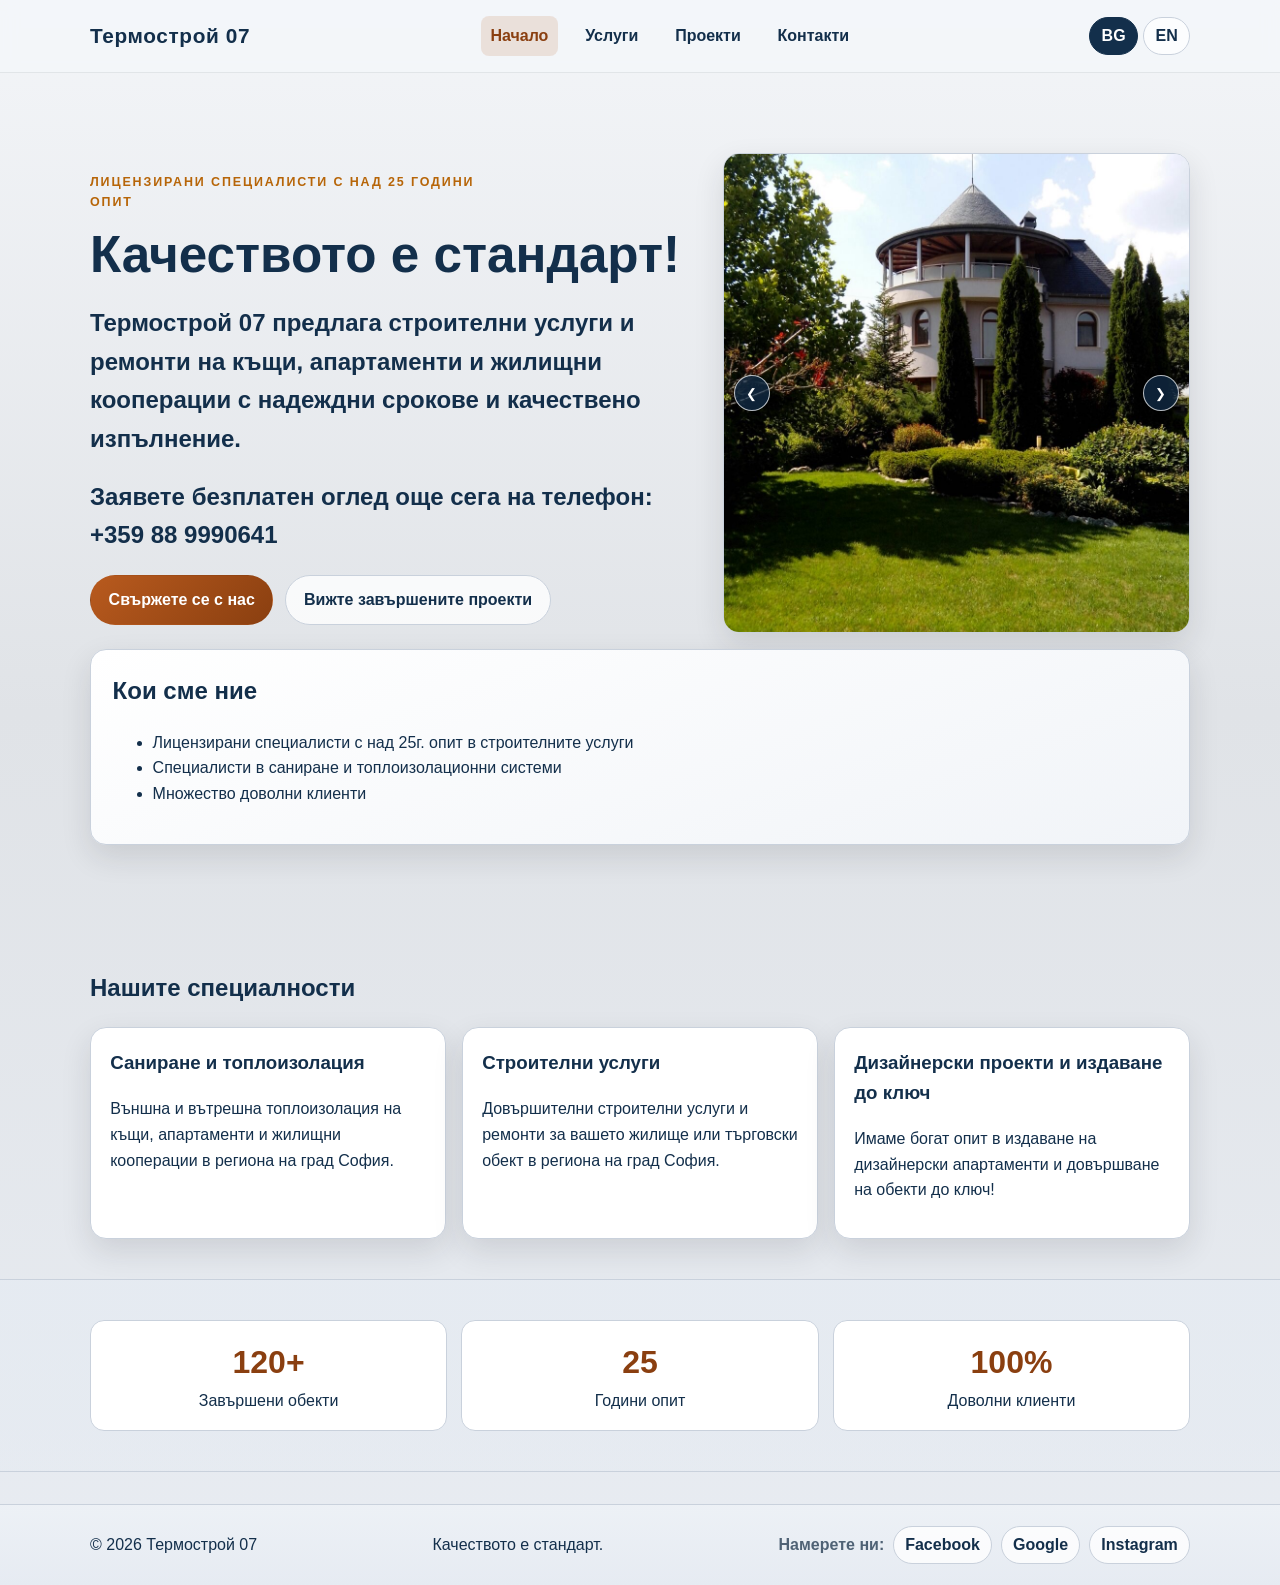
==== index.html @ b9090890 "Added meta for site verification and updated social media links in en-index.html. Adjusted slideshow" ====
<!DOCTYPE html>
<html lang="bg">
<head>
  <meta charset="UTF-8" />
  <meta name="viewport" content="width=device-width, initial-scale=1.0" />
  <title>Термострой 07 | Качеството е стандарт!</title>
  <meta name="description" content="Строителна фирма Термострой 07 предлага строителни услуги и ремонти за къщи, апартаменти и жилищни кооперации с надеждни срокове и качествено изпълнение. Специалисти с над 25г опит в ремонтите, санирането и топлоизолацията." />
  <meta name="google-site-verification" content="L3XU5Xhfc55a3c4ZHts6XpNE3pUVR9k92SYvxYYYTEU" />
  <link rel="stylesheet" href="assets/css/styles.css" />
</head>
<body data-project-page="projects.html">
  <header class="site-header">
    <div class="container nav-wrap">
      <a class="brand" href="index.html">Термострой 07</a>
      <button class="menu-toggle" aria-expanded="false" aria-controls="site-nav" aria-label="Open navigation menu">
        <span></span>
        <span></span>
        <span></span>
      </button>
      <nav id="site-nav" class="site-nav">
        <a class="active" href="index.html">Начало</a>
        <a href="services.html">Услуги</a>
        <a href="projects.html">Проекти</a>
        <a href="contact.html">Контакти</a>
      </nav>
      <div class="lang-switcher" aria-label="Language switcher">
        <span class="lang-badge is-active" aria-current="true">BG</span>
        <a class="lang-link" href="en-index.html" aria-label="Switch to English">EN</a>
      </div>
    </div>
  </header>

  <main>
    <section class="hero">
      <div class="container hero-grid">
        <div class="hero-text reveal">
          <p class="eyebrow">Лицензирани специалисти с над 25 години опит</p>
          <h1>Качеството е стандарт!</h1>
          <h2>Термострой 07 предлага строителни услуги и ремонти на къщи, апартаменти и жилищни кооперации с надеждни срокове и качествено изпълнение.</h2>
          <h2>Заявете безплатен оглед още сега на телефон: +359 88 9990641</h2>
          <div class="hero-actions">
            <a class="btn btn-primary" href="contact.html">Свържете се с нас</a>
            <a class="btn btn-ghost" href="projects.html">Вижте завършените проекти</a>
          </div>
        </div>
        <div class="hero-media reveal-delay">
          <div class="slideshow" data-slideshow>
            <img class="slide is-active" src="assets/images/hero/prime.JPG" alt="Топлоизолация" />
            <img class="slide" src="assets/images/hero/ogled_sized.png" alt="Топлоизолация" />
            <img class="slide" src="assets/images/hero/prime_4.JPG" alt="Топлоизолация" />
            <img class="slide" src="assets/images/hero/prime_5.JPG" alt="Топлоизолация" />
            <img class="slide" src="assets/images/hero/prime_2.JPG" alt="Топлоизолация" />
            <img class="slide" src="assets/images/hero/prime_3.webp" alt="Топлоизолация" />
            <button class="slide-btn prev" type="button" data-slide="prev" aria-label="Previous slide">&#10094;</button>
            <button class="slide-btn next" type="button" data-slide="next" aria-label="Next slide">&#10095;</button>
          </div>
        </div>
      </div>
      <div class="container">
        <div class="hero-panel reveal">
          <h2>Кои сме ние</h2>
          <ul>
            <li>Лицензирани специалисти с над 25г. опит в строителните услуги</li>
            <li>Специалисти в саниране и топлоизолационни системи</li>
            <li>Множество доволни клиенти</li>
          </ul>
        </div>
      </div>
      <div class="hero-shape"></div>
    </section>

    <section class="section">
      <div class="container">
        <h2>Нашите специалности</h2>
        <div class="cards three-up">
          <article class="card reveal">
            <h3>Саниране и топлоизолация</h3>
            <p>Външна и вътрешна топлоизолация на къщи, апартаменти и жилищни кооперации в региона на град София.</p>
          </article>
          <article class="card reveal">
            <h3>Строителни услуги</h3>
            <p>Довършителни строителни услуги и ремонти за вашето жилище или търговски обект в региона на град София.</p>
          </article>
          <article class="card reveal">
            <h3>Дизайнерски проекти и издаване до ключ</h3>
            <p>Имаме богат опит в издаване на дизайнерски апартаменти и довършване на обекти до ключ!</p>
          </article>
        </div>
      </div>
    </section>

    <section class="section section-alt">
      <div class="container stats">
        <div class="stat reveal">
          <strong>120+</strong>
          <span>Завършени обекти</span>
        </div>
        <div class="stat reveal">
          <strong>25</strong>
          <span>Години опит</span>
        </div>
        <div class="stat reveal">
          <strong>100%</strong>
          <span>Доволни клиенти</span>
        </div>
      </div>
    </section>
  </main>

  <footer class="site-footer">
    <div class="container footer-wrap">
      <p>© 2026 Термострой 07</p>
      <p>Качеството е стандарт.</p>
      <div class="social-links" aria-label="Социални мрежи">
        <span class="social-title">Намерете ни:</span>
        <a class="social-link" href="https://www.facebook.com/termostroii07" target="_blank" rel="noopener noreferrer">Facebook</a>
        <a class="social-link" href="https://www.google.com/maps" target="_blank" rel="noopener noreferrer">Google</a>
        <a class="social-link" href="https://www.instagram.com" target="_blank" rel="noopener noreferrer">Instagram</a>
      </div>
    </div>
  </footer>

  <script src="assets/js/main.js"></script>
</body>
</html>
---- assets/css/styles.css ----
:root {
  --bg: #e0e3e7;
  --surface: #ffffff;
  --surface-2: #e5e9ef;
  --ink: #132f4b;
  --muted: #4f6275;
  --brand: #b85a1e;
  --brand-dark: #8a3f10;
  --accent: #e0ab22;
  --line: #c9d1dc;
  --shadow: 0 12px 30px rgba(30, 37, 43, 0.12);
  --radius: 16px;
}

* {
  box-sizing: border-box;
}

html,
body {
  margin: 0;
  padding: 0;
}

body {
  font-family: "Segoe UI", "Trebuchet MS", "Tahoma", sans-serif;
  color: var(--ink);
  background: linear-gradient(180deg, #f3f5f8 0%, var(--bg) 45%, #e8ecf2 100%);
  line-height: 1.6;
}

img {
  max-width: 100%;
  display: block;
}

.container {
  width: min(1100px, 92%);
  margin: 0 auto;
}

.site-header {
  position: sticky;
  top: 0;
  z-index: 20;
  backdrop-filter: blur(8px);
  background: rgba(243, 246, 250, 0.88);
  border-bottom: 1px solid rgba(30, 37, 43, 0.08);
}

.nav-wrap {
  display: flex;
  align-items: center;
  justify-content: space-between;
  min-height: 72px;
}

.brand {
  text-decoration: none;
  color: var(--ink);
  font-size: 1.3rem;
  font-weight: 800;
  letter-spacing: 0.03em;
}

.site-nav {
  display: flex;
  gap: 1.1rem;
}

.site-nav a {
  text-decoration: none;
  color: var(--ink);
  font-weight: 600;
  padding: 0.45rem 0.6rem;
  border-radius: 8px;
}

.site-nav a:hover,
.site-nav a.active {
  color: var(--brand-dark);
  background: rgba(184, 90, 30, 0.14);
}

.lang-switcher {
  display: inline-flex;
  align-items: center;
  gap: 0.35rem;
}

.lang-badge {
  text-decoration: none;
  color: var(--brand-dark);
  border: 1px solid var(--line);
  border-radius: 999px;
  padding: 0.35rem 0.7rem;
  font-weight: 700;
  background: rgba(255, 255, 255, 0.72);
}

.lang-badge.is-active {
  background: var(--ink);
  border-color: var(--ink);
  color: #fff;
}

.lang-link {
  text-decoration: none;
  color: var(--ink);
  border: 1px solid var(--line);
  border-radius: 999px;
  padding: 0.35rem 0.7rem;
  font-weight: 700;
  background: rgba(255, 255, 255, 0.72);
}

.lang-link:hover {
  border-color: var(--brand);
  color: var(--brand-dark);
}

.menu-toggle {
  display: none;
  width: 44px;
  height: 44px;
  border: 1px solid var(--line);
  background: var(--surface);
  border-radius: 10px;
  cursor: pointer;
  padding: 8px;
}

.menu-toggle span {
  display: block;
  width: 100%;
  height: 3px;
  margin: 5px 0;
  background: var(--ink);
  border-radius: 2px;
}

.hero {
  position: relative;
  overflow: hidden;
  padding: 5rem 0 4rem;
}

.hero-grid {
  display: grid;
  grid-template-columns: 1.3fr 1fr;
  gap: 1.6rem;
  align-items: center;
}

.hero-media {
  align-self: stretch;
}

.slideshow {
  position: relative;
  min-height: 480px;
  border-radius: var(--radius);
  overflow: hidden;
  border: 1px solid var(--line);
  box-shadow: var(--shadow);
  background: var(--surface);
}

.slide {
  position: absolute;
  inset: 0;
  width: 100%;
  height: 100%;
  object-fit: cover;
  opacity: 0;
  transition: opacity 0.35s ease;
}

.slide.is-active {
  opacity: 1;
}

.slide-btn {
  position: absolute;
  top: 50%;
  transform: translateY(-50%);
  width: 36px;
  height: 36px;
  border: 1px solid rgba(255, 255, 255, 0.7);
  border-radius: 999px;
  background: rgba(19, 47, 75, 0.72);
  color: #fff;
  cursor: pointer;
}

.slide-btn.prev {
  left: 10px;
}

.slide-btn.next {
  right: 10px;
}

.eyebrow {
  text-transform: uppercase;
  letter-spacing: 0.15em;
  font-size: 0.78rem;
  color: #b76508;
  font-weight: 700;
}

.hero h1,
.page-hero h1 {
  font-size: clamp(2rem, 4vw, 3.2rem);
  line-height: 1.15;
  margin: 0.3rem 0 1rem;
}

.hero p,
.page-hero p {
  max-width: 60ch;
}

.hero-actions {
  display: flex;
  flex-wrap: wrap;
  gap: 0.75rem;
  margin-top: 1.25rem;
}

.btn {
  display: inline-block;
  border-radius: 999px;
  padding: 0.72rem 1.1rem;
  text-decoration: none;
  font-weight: 700;
  border: 1px solid transparent;
}

.btn-primary {
  background: linear-gradient(135deg, var(--brand), var(--brand-dark));
  color: #ffffff;
}

.btn-primary:hover {
  filter: brightness(1.05);
}

.btn-ghost {
  color: var(--ink);
  border-color: var(--line);
  background: rgba(255, 255, 255, 0.78);
}

.hero-panel {
  margin-top: 1rem;
  background: linear-gradient(160deg, #ffffff 0%, #f1f4f8 100%);
  border: 1px solid var(--line);
  border-radius: var(--radius);
  box-shadow: var(--shadow);
  padding: 1.35rem;
}

.hero-panel h2 {
  margin-top: 0;
}

.hero-shape {
  display: none;
}

.page-hero {
  padding: 4rem 0 1.5rem;
}

.section {
  padding: 2.5rem 0;
}

.section-alt {
  background: linear-gradient(180deg, rgba(229, 235, 242, 0.82), rgba(229, 235, 242, 0.36));
  border-top: 1px solid var(--line);
  border-bottom: 1px solid var(--line);
}

.cards {
  display: grid;
  gap: 1rem;
}

.three-up {
  grid-template-columns: repeat(3, minmax(0, 1fr));
}

.two-up {
  grid-template-columns: repeat(2, minmax(0, 1fr));
}

.card,
.project-card,
.contact-form,
.contact-info {
  background: var(--surface);
  border: 1px solid var(--line);
  border-radius: var(--radius);
  box-shadow: var(--shadow);
  padding: 1.2rem;
}

.card h2,
.card h3,
.project-card h2 {
  margin-top: 0;
}

.stats {
  display: grid;
  grid-template-columns: repeat(3, minmax(0, 1fr));
  gap: 0.9rem;
}

.stat {
  padding: 1rem;
  border-radius: 14px;
  background: var(--surface);
  border: 1px solid var(--line);
  text-align: center;
}

.stat strong {
  display: block;
  font-size: 2rem;
  color: var(--brand-dark);
}

.project-grid {
  display: grid;
  grid-template-columns: repeat(2, minmax(0, 1fr));
  gap: 1rem;
}

.project-gallery {
  margin-top: 0.8rem;
  display: grid;
  grid-template-columns: repeat(3, minmax(0, 1fr));
  gap: 0.55rem;
}

.project-gallery img {
  width: 100%;
  aspect-ratio: 4 / 3;
  object-fit: cover;
  border-radius: 10px;
  border: 1px solid var(--line);
}

.project-gallery-trigger {
  margin-top: 0.95rem;
  border: 1px solid var(--line);
  background: rgba(243, 246, 250, 0.95);
  color: var(--ink);
  border-radius: 999px;
  padding: 0.55rem 0.9rem;
  font: inherit;
  font-weight: 700;
  cursor: pointer;
}

.project-gallery-trigger:hover {
  border-color: var(--brand);
  color: var(--brand-dark);
}

.gallery-modal[hidden] {
  display: none;
}

.gallery-modal {
  position: fixed;
  inset: 0;
  z-index: 50;
}

.gallery-modal__backdrop {
  position: absolute;
  inset: 0;
  background: rgba(12, 18, 28, 0.68);
}

.gallery-modal__dialog {
  position: relative;
  z-index: 1;
  width: min(960px, calc(100vw - 1.5rem));
  max-height: min(90vh, 900px);
  margin: 5vh auto;
  overflow: auto;
  background: var(--surface);
  border-radius: 20px;
  padding: 1rem;
  border: 1px solid var(--line);
  box-shadow: 0 20px 60px rgba(0, 0, 0, 0.3);
}

.gallery-modal__close {
  position: sticky;
  top: 0;
  margin-left: auto;
  display: block;
  width: 42px;
  height: 42px;
  border: 1px solid var(--line);
  border-radius: 999px;
  background: #fff;
  color: var(--ink);
  font-size: 1.5rem;
  line-height: 1;
  cursor: pointer;
}

.gallery-modal__main {
  width: 100%;
  max-height: 55vh;
  object-fit: cover;
  border-radius: 14px;
  border: 1px solid var(--line);
  margin-top: 0.75rem;
}

.gallery-modal__controls {
  display: flex;
  gap: 0.75rem;
  margin-top: 0.9rem;
}

.gallery-modal__nav {
  border: 1px solid var(--line);
  background: rgba(243, 246, 250, 0.95);
  color: var(--ink);
  border-radius: 999px;
  padding: 0.5rem 0.85rem;
  font: inherit;
  font-weight: 700;
  cursor: pointer;
}

.gallery-modal__thumbs {
  margin-top: 1rem;
  display: grid;
  grid-template-columns: repeat(4, minmax(0, 1fr));
  gap: 0.6rem;
}

.gallery-modal__thumbs button {
  padding: 0;
  border: 2px solid transparent;
  background: transparent;
  border-radius: 10px;
  cursor: pointer;
}

.gallery-modal__thumbs button.is-active {
  border-color: var(--brand);
}

.gallery-modal__thumbs img {
  width: 100%;
  aspect-ratio: 4 / 3;
  object-fit: cover;
  border-radius: 8px;
  display: block;
}

.project-meta {
  margin-top: -0.2rem;
  color: var(--muted);
  font-weight: 600;
}

.card-image {
  width: 100%;
  aspect-ratio: 16 / 9;
  object-fit: cover;
  border-radius: 12px;
  border: 1px solid var(--line);
  margin-bottom: 0.9rem;
}

.card-link {
  display: inline-block;
  margin-top: 0.6rem;
  color: var(--brand-dark);
  font-weight: 700;
  text-decoration: none;
}

.card-link:hover {
  text-decoration: underline;
}

.project-card.is-focused {
  border-color: var(--brand);
  box-shadow: 0 0 0 3px rgba(224, 171, 34, 0.28), var(--shadow);
}

.contact-layout {
  display: grid;
  grid-template-columns: 0.9fr 1.1fr;
  gap: 1rem;
}

.contact-form {
  display: grid;
  gap: 0.65rem;
}

.contact-form input,
.contact-form select,
.contact-form textarea {
  border: 1px solid #bcc6cc;
  border-radius: 10px;
  padding: 0.7rem 0.8rem;
  font: inherit;
  background: #fff;
}

.contact-form input:focus,
.contact-form select:focus,
.contact-form textarea:focus {
  outline: 2px solid rgba(19, 47, 75, 0.35);
  outline-offset: 1px;
}

.form-note {
  margin: 0;
  color: var(--muted);
  font-size: 0.9rem;
}

.site-footer {
  border-top: 1px solid var(--line);
  margin-top: 2rem;
  background: linear-gradient(180deg, rgba(237, 241, 246, 0.95), rgba(230, 235, 242, 0.95));
}

.footer-wrap {
  min-height: 80px;
  display: flex;
  align-items: center;
  justify-content: space-between;
  gap: 1rem;
  flex-wrap: wrap;
}

.social-links {
  display: flex;
  align-items: center;
  gap: 0.55rem;
  flex-wrap: wrap;
}

.social-title {
  color: var(--muted);
  font-weight: 600;
}

.social-link {
  text-decoration: none;
  color: var(--ink);
  border: 1px solid var(--line);
  background: rgba(255, 255, 255, 0.8);
  border-radius: 999px;
  padding: 0.3rem 0.7rem;
  font-weight: 600;
}

.social-link:hover {
  color: var(--brand-dark);
  border-color: var(--brand);
}

.reveal,
.reveal-delay {
  opacity: 0;
  transform: translateY(14px);
  animation: fadeUp 0.65s ease forwards;
}

.reveal-delay {
  animation-delay: 0.18s;
}

@keyframes fadeUp {
  to {
    opacity: 1;
    transform: translateY(0);
  }
}

@media (max-width: 900px) {
  .hero-grid,
  .three-up,
  .two-up,
  .project-grid,
  .project-gallery,
  .stats,
  .contact-layout {
    grid-template-columns: 1fr;
  }

  .hero {
    padding-top: 4rem;
  }
}

@media (max-width: 760px) {
  .slideshow {
    min-height: 260px;
  }

  .menu-toggle {
    display: inline-block;
  }

  .site-nav {
    position: absolute;
    top: 72px;
    left: 0;
    right: 0;
    display: grid;
    gap: 0;
    background: var(--surface);
    border-bottom: 1px solid var(--line);
    transform-origin: top;
    transform: scaleY(0);
    opacity: 0;
    pointer-events: none;
    transition: transform 0.2s ease, opacity 0.2s ease;
  }

  .site-nav a {
    border-radius: 0;
    padding: 0.95rem 1rem;
    border-top: 1px solid #f0debb;
  }

  .site-nav.open {
    transform: scaleY(1);
    opacity: 1;
    pointer-events: auto;
  }

  .lang-switcher {
    margin-left: auto;
  }

  .social-links {
    width: 100%;
  }

  .gallery-modal__dialog {
    width: calc(100vw - 1rem);
    margin: 0.5rem auto;
  }

  .gallery-modal__thumbs {
    grid-template-columns: repeat(2, minmax(0, 1fr));
  }
}
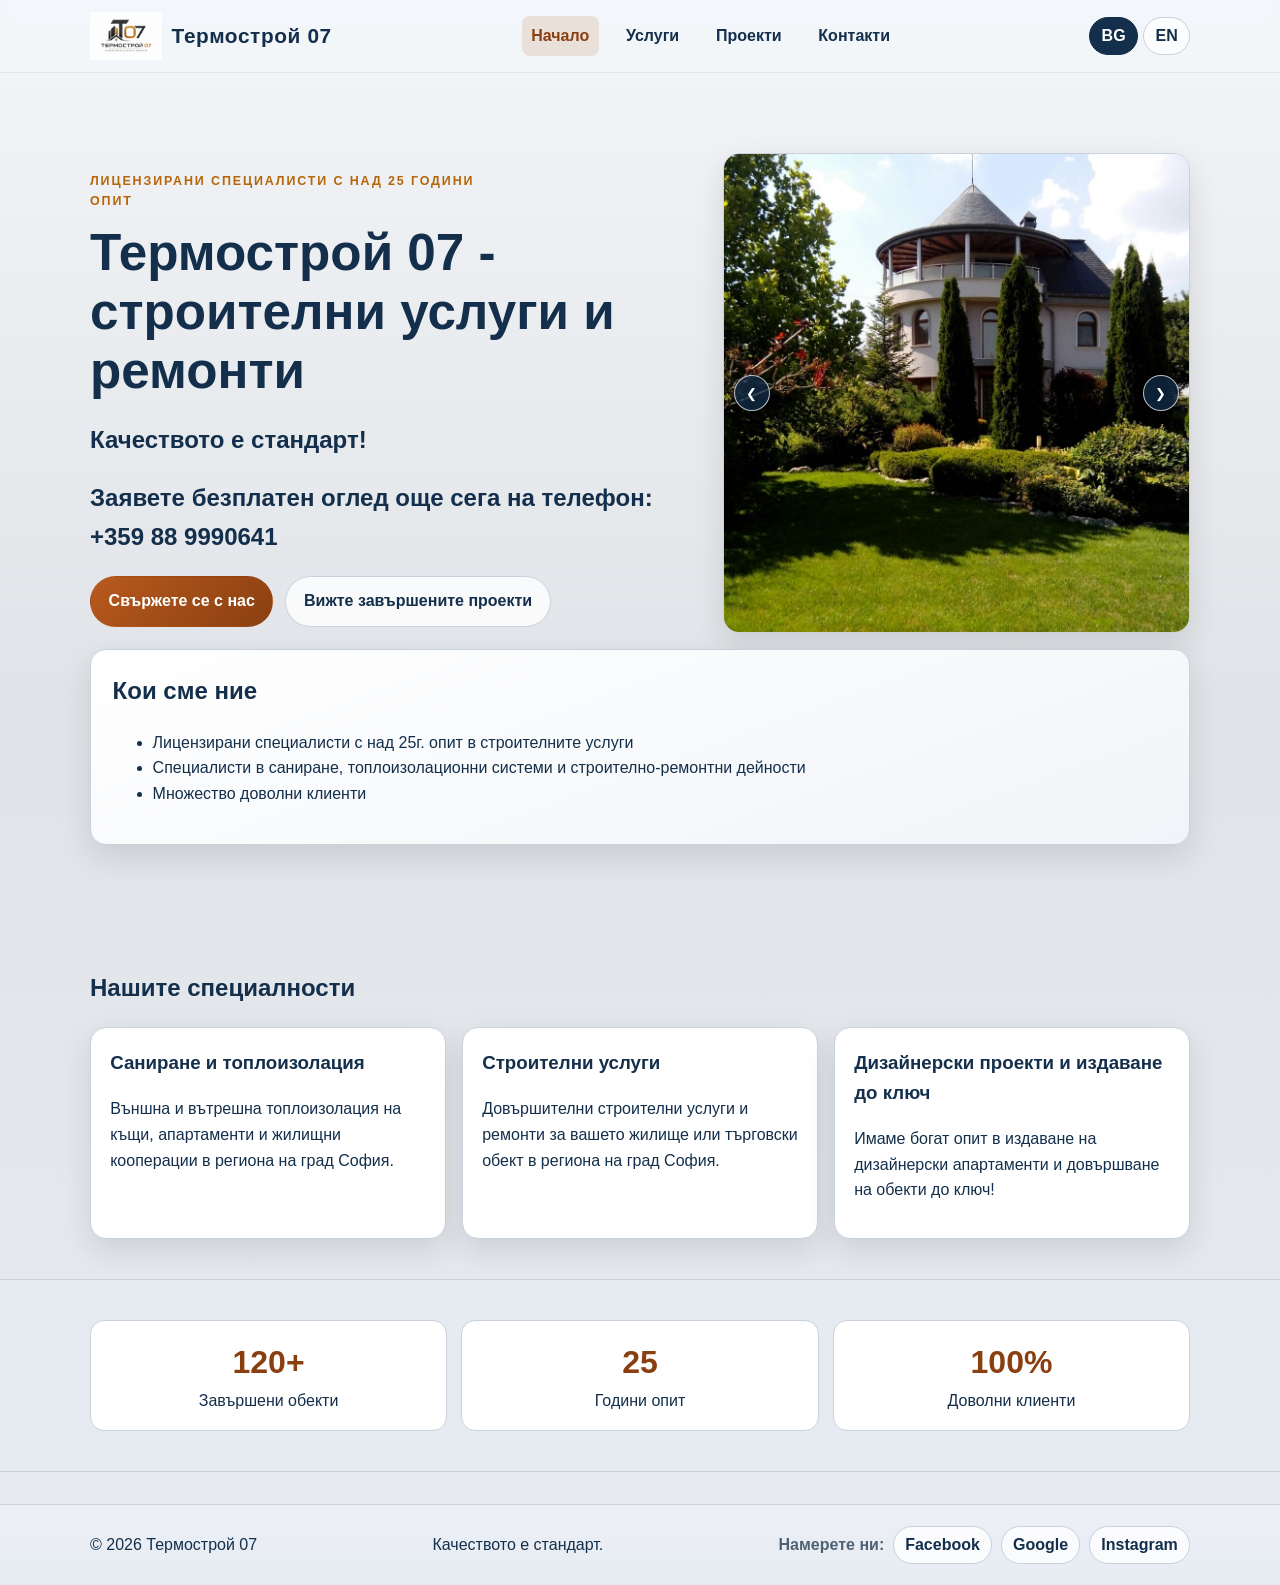
==== commit 43b5a447: "Added logo. Added new images for projects. Updated link for Instagram. Update of H1 for index.html." ====
--- a/index.html
+++ b/index.html
@@ -3,7 +3,7 @@
 <head>
   <meta charset="UTF-8" />
   <meta name="viewport" content="width=device-width, initial-scale=1.0" />
-  <title>Термострой 07 | Качеството е стандарт!</title>
+  <title>Термострой 07 | Строителни ремонти и топлоизолация в София!</title>
   <meta name="description" content="Строителна фирма Термострой 07 предлага строителни услуги и ремонти за къщи, апартаменти и жилищни кооперации с надеждни срокове и качествено изпълнение. Специалисти с над 25г опит в ремонтите, санирането и топлоизолацията." />
   <meta name="google-site-verification" content="L3XU5Xhfc55a3c4ZHts6XpNE3pUVR9k92SYvxYYYTEU" />
   <link rel="stylesheet" href="assets/css/styles.css" />
@@ -11,7 +11,12 @@
 <body data-project-page="projects.html">
   <header class="site-header">
     <div class="container nav-wrap">
-      <a class="brand" href="index.html">Термострой 07</a>
+      <div class="brand-group">
+        <a class="logo" href="index.html">
+          <img src="assets/images/hero/termostroi07_logo.png" alt="Company Name Logo">
+        </a>
+        <a class="brand" href="index.html">Термострой 07</a>
+      </div>
       <button class="menu-toggle" aria-expanded="false" aria-controls="site-nav" aria-label="Open navigation menu">
         <span></span>
         <span></span>
@@ -35,8 +40,8 @@
       <div class="container hero-grid">
         <div class="hero-text reveal">
           <p class="eyebrow">Лицензирани специалисти с над 25 години опит</p>
-          <h1>Качеството е стандарт!</h1>
-          <h2>Термострой 07 предлага строителни услуги и ремонти на къщи, апартаменти и жилищни кооперации с надеждни срокове и качествено изпълнение.</h2>
+          <h1>Термострой 07 - строителни услуги и ремонти</h1>
+          <h2>Качеството е стандарт!</h2>
           <h2>Заявете безплатен оглед още сега на телефон: +359 88 9990641</h2>
           <div class="hero-actions">
             <a class="btn btn-primary" href="contact.html">Свържете се с нас</a>
@@ -61,7 +66,7 @@
           <h2>Кои сме ние</h2>
           <ul>
             <li>Лицензирани специалисти с над 25г. опит в строителните услуги</li>
-            <li>Специалисти в саниране и топлоизолационни системи</li>
+            <li>Специалисти в саниране, топлоизолационни системи и строително-ремонтни дейности</li>
             <li>Множество доволни клиенти</li>
           </ul>
         </div>
@@ -115,7 +120,7 @@
         <span class="social-title">Намерете ни:</span>
         <a class="social-link" href="https://www.facebook.com/termostroii07" target="_blank" rel="noopener noreferrer">Facebook</a>
         <a class="social-link" href="https://www.google.com/maps" target="_blank" rel="noopener noreferrer">Google</a>
-        <a class="social-link" href="https://www.instagram.com" target="_blank" rel="noopener noreferrer">Instagram</a>
+        <a class="social-link" href="https://www.instagram.com/termostroi07?stkn=MXQ4cWg2ODc1N2NqdQ%3D%3D" target="_blank" rel="noopener noreferrer">Instagram</a>
       </div>
     </div>
   </footer>
--- a/assets/css/styles.css
+++ b/assets/css/styles.css
@@ -53,6 +53,19 @@
   align-items: center;
   justify-content: space-between;
   min-height: 72px;
+}
+
+/* Logo and brand alignment */
+.brand-group {
+  display: flex;
+  align-items: center;
+  gap: 0.6rem;
+}
+
+.logo img {
+  height: 48px;
+  width: auto;
+  display: block;
 }
 
 .brand {
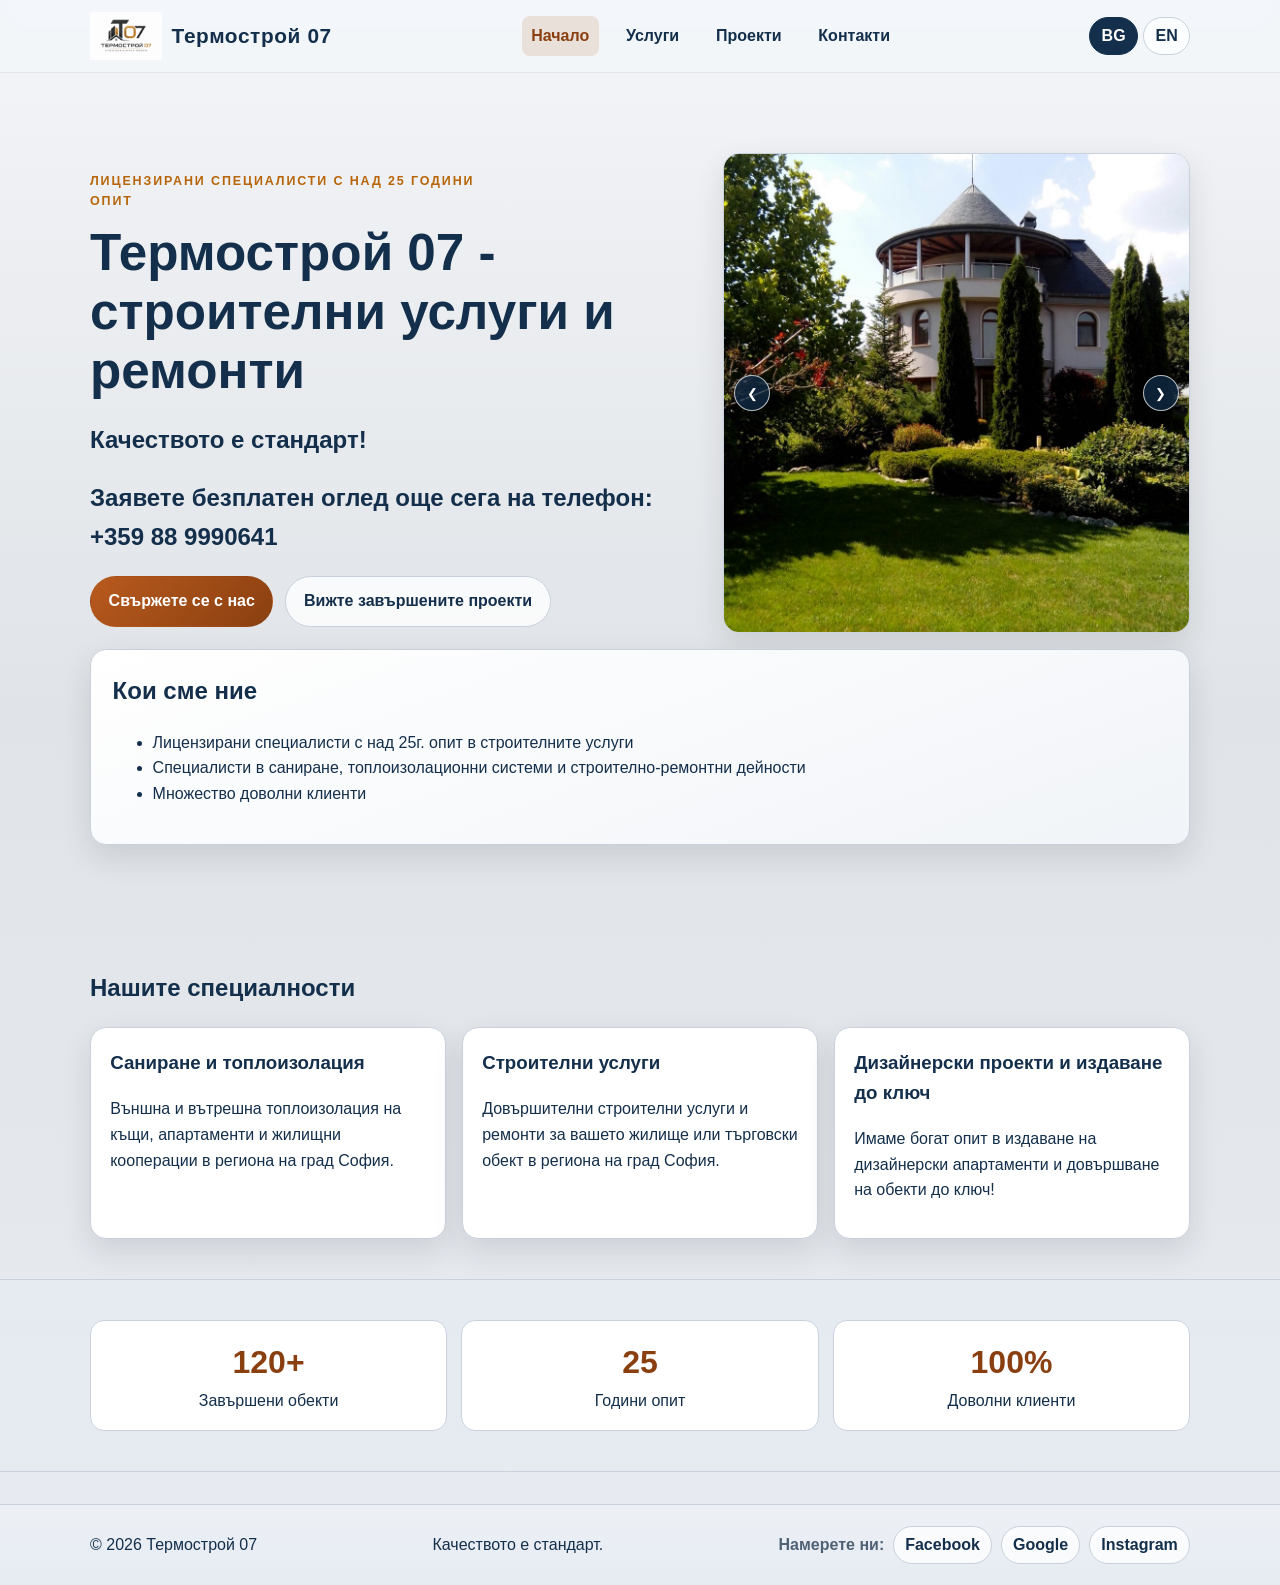
==== commit f48c7222: "Update google profile." ====
--- a/index.html
+++ b/index.html
@@ -119,7 +119,7 @@
       <div class="social-links" aria-label="Социални мрежи">
         <span class="social-title">Намерете ни:</span>
         <a class="social-link" href="https://www.facebook.com/termostroii07" target="_blank" rel="noopener noreferrer">Facebook</a>
-        <a class="social-link" href="https://www.google.com/maps" target="_blank" rel="noopener noreferrer">Google</a>
+        <a class="social-link" href="https://maps.app.goo.gl/rKTnzHV6kv3h5Zx59?g_st=ic" target="_blank" rel="noopener noreferrer">Google</a>
         <a class="social-link" href="https://www.instagram.com/termostroi07?stkn=MXQ4cWg2ODc1N2NqdQ%3D%3D" target="_blank" rel="noopener noreferrer">Instagram</a>
       </div>
     </div>
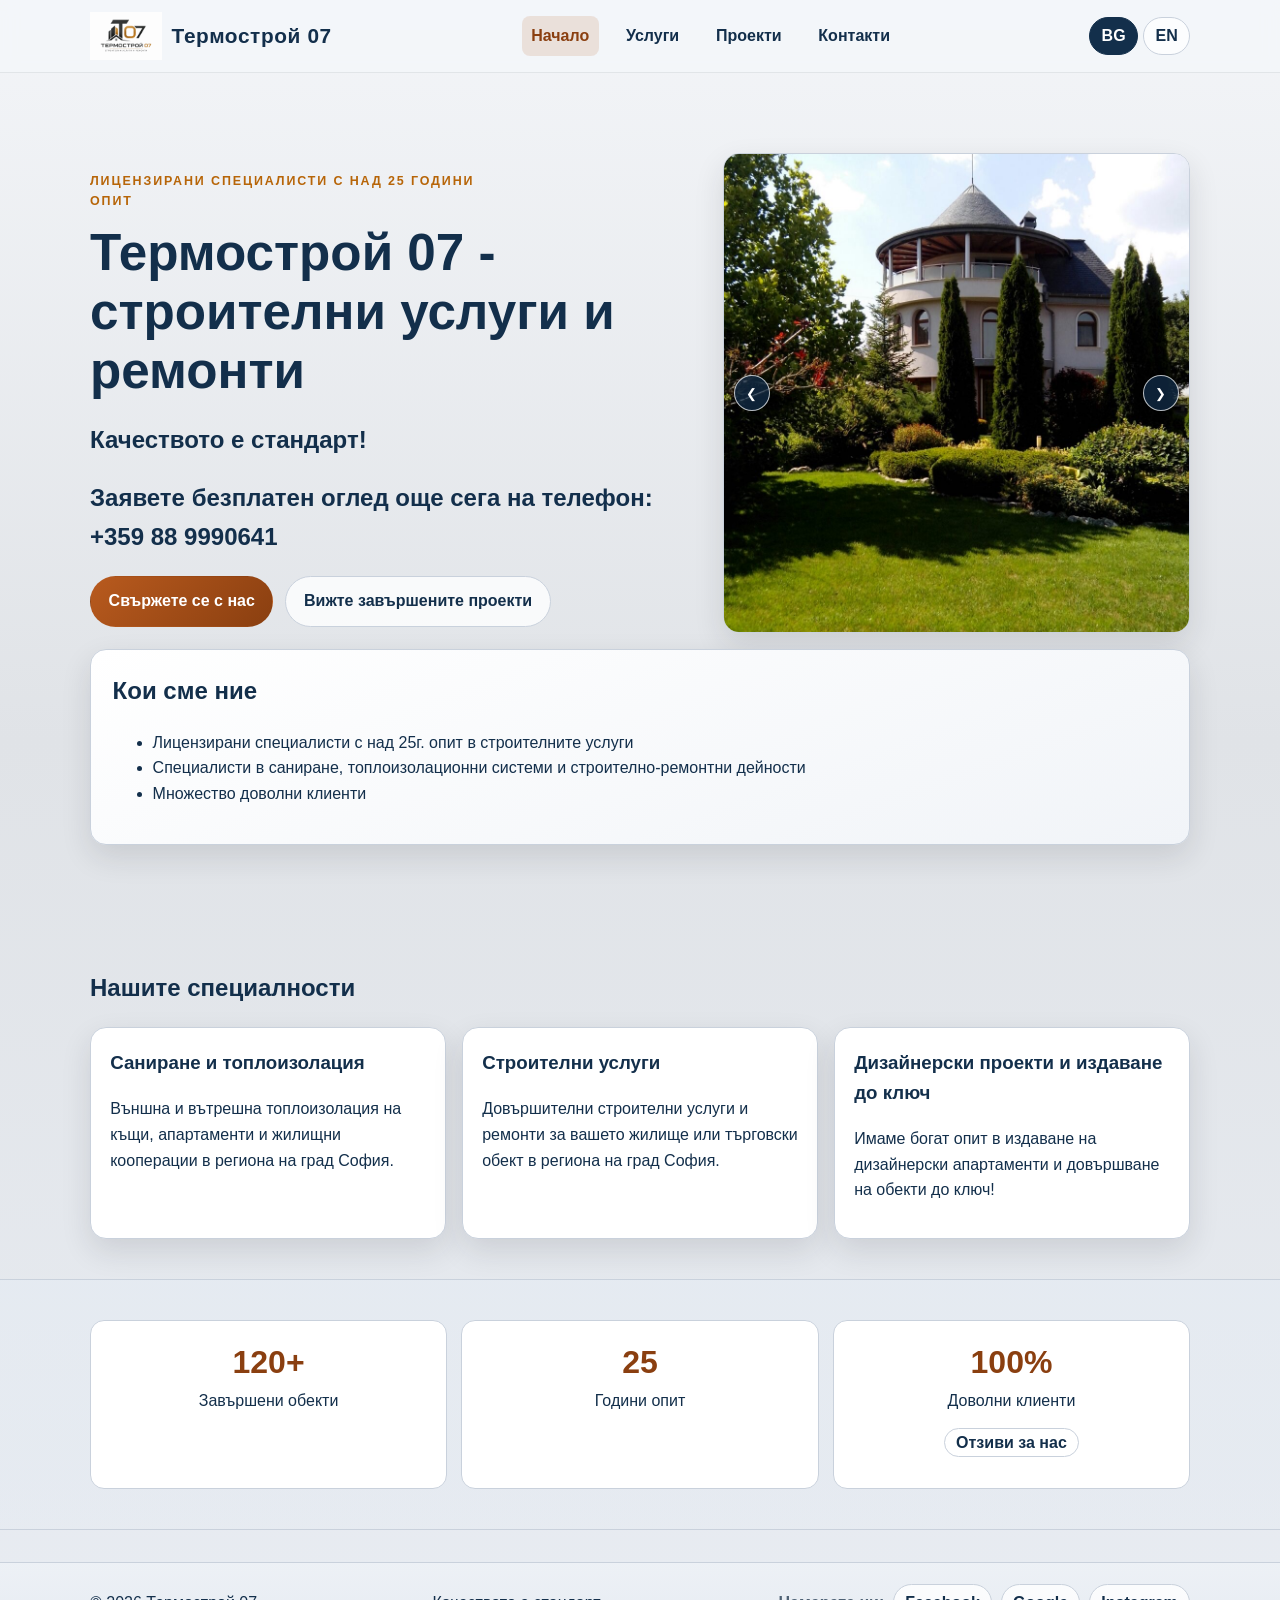
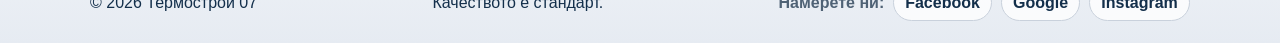
==== commit 315a3e8e: "Added favcon, Updated meta description, title, and canonical links for SEO optimization on the Engli" ====
--- a/index.html
+++ b/index.html
@@ -1,10 +1,15 @@
 <!DOCTYPE html>
 <html lang="bg">
+<link rel="apple-touch-icon" sizes="180x180" href="/apple-touch-icon.png">
+<link rel="icon" type="image/png" sizes="32x32" href="/favicon-32x32.png">
+<link rel="icon" type="image/png" sizes="16x16" href="/favicon-16x16.png">
+<link rel="manifest" href="/site.webmanifest">
 <head>
+  <link rel="canonical" href="https://termostroi07.com/">
   <meta charset="UTF-8" />
   <meta name="viewport" content="width=device-width, initial-scale=1.0" />
   <title>Термострой 07 | Строителни ремонти и топлоизолация в София!</title>
-  <meta name="description" content="Строителна фирма Термострой 07 предлага строителни услуги и ремонти за къщи, апартаменти и жилищни кооперации с надеждни срокове и качествено изпълнение. Специалисти с над 25г опит в ремонтите, санирането и топлоизолацията." />
+  <meta name="description" content="Строителна фирма Термострой 07, екип от специалисти с над 25 години опит, предлага строителни услуги и ремонти, топлоизолация, хидроизолация за къщи, апартаменти и жилищни кооперации." />
   <meta name="google-site-verification" content="L3XU5Xhfc55a3c4ZHts6XpNE3pUVR9k92SYvxYYYTEU" />
   <link rel="stylesheet" href="assets/css/styles.css" />
 </head>
@@ -107,6 +112,7 @@
         <div class="stat reveal">
           <strong>100%</strong>
           <span>Доволни клиенти</span>
+          <p><a class="social-link" href="https://maps.app.goo.gl/rKTnzHV6kv3h5Zx59?g_st=ic" target="_blank" rel="noopener noreferrer">Отзиви за нас</a></p>
         </div>
       </div>
     </section>
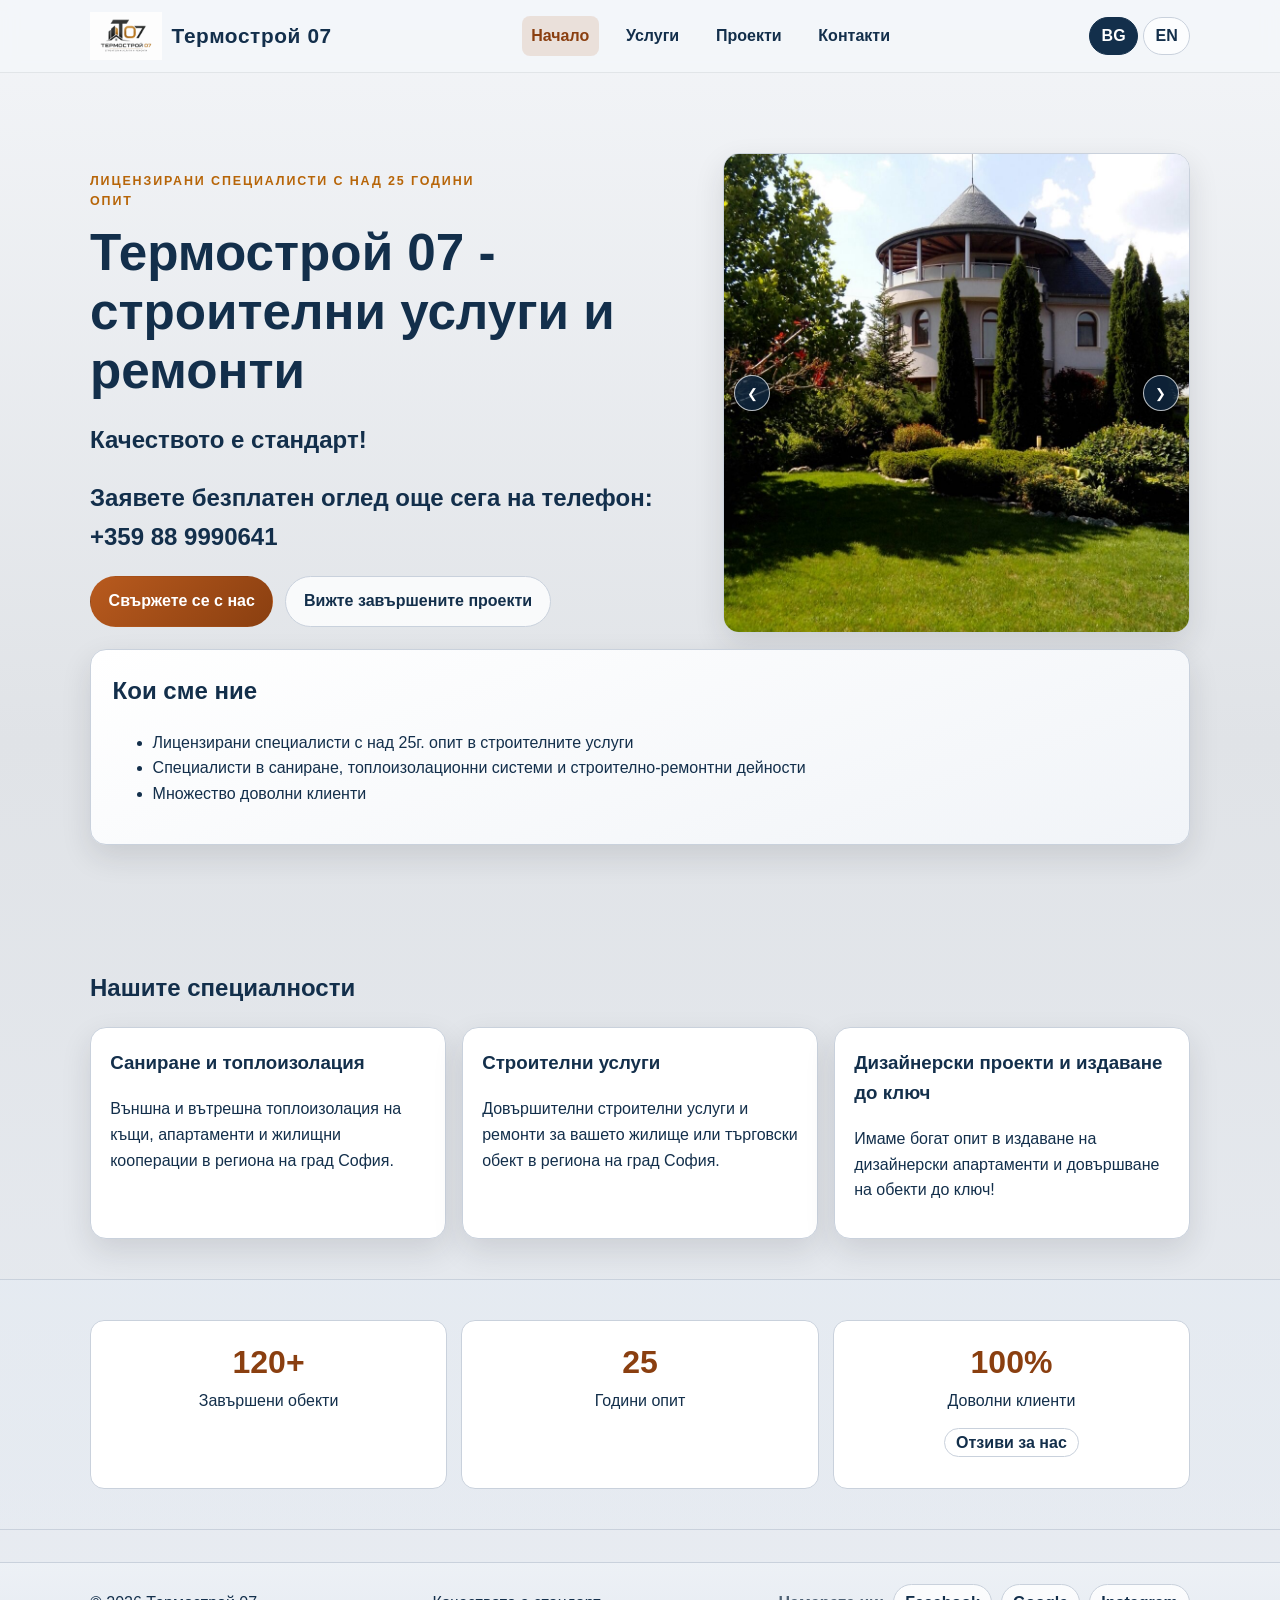
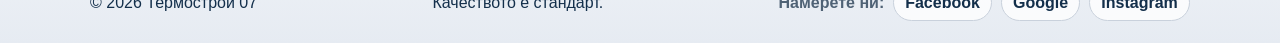
==== commit 6bd3aa1b: "Updated url to markup schema" ====
--- a/index.html
+++ b/index.html
@@ -1,10 +1,10 @@
 <!DOCTYPE html>
 <html lang="bg">
-<link rel="apple-touch-icon" sizes="180x180" href="/apple-touch-icon.png">
-<link rel="icon" type="image/png" sizes="32x32" href="/favicon-32x32.png">
-<link rel="icon" type="image/png" sizes="16x16" href="/favicon-16x16.png">
-<link rel="manifest" href="/site.webmanifest">
 <head>
+  <link rel="apple-touch-icon" sizes="180x180" href="/apple-touch-icon.png">
+  <link rel="icon" type="image/png" sizes="32x32" href="/favicon-32x32.png">
+  <link rel="icon" type="image/png" sizes="16x16" href="/favicon-16x16.png">
+  <link rel="manifest" href="/site.webmanifest">
   <link rel="canonical" href="https://termostroi07.com/">
   <meta charset="UTF-8" />
   <meta name="viewport" content="width=device-width, initial-scale=1.0" />
@@ -12,6 +12,42 @@
   <meta name="description" content="Строителна фирма Термострой 07, екип от специалисти с над 25 години опит, предлага строителни услуги и ремонти, топлоизолация, хидроизолация за къщи, апартаменти и жилищни кооперации." />
   <meta name="google-site-verification" content="L3XU5Xhfc55a3c4ZHts6XpNE3pUVR9k92SYvxYYYTEU" />
   <link rel="stylesheet" href="assets/css/styles.css" />
+  <!-- JSON-LD маркиране, генерирано за маркиране на структурирани данни. -->
+  <script type="application/ld+json">
+[
+  {
+    "@context": "http://schema.org",
+    "@type": "HomeAndConstructionBusiness",
+    "@id": "https://termostroi07.com/#business",
+    "name": "Термострой 07",
+    "telephone": "+359 88 9990641",
+    "email": "termostroi07@gmail.com",
+    "url": "https://termostroi07.com/",
+    "sameAs": ["https://www.facebook.com/termostroii07/", 
+    "https://www.instagram.com/termostroi07?stkn=MXQ4cWg2ODc1N2NqdQ%3D%3D",
+    "https://maps.app.goo.gl/rKTnzHV6kv3h5Zx59?g_st=ic"],
+    "image": "https://termostroi07.com/assets/images/hero/termostroi07_logo.png",
+    "description": "Строителство и ремонти, топлоизолация на къщи и сгради, довършителни дейности",
+    "priceRange": "$$",
+    "address": {
+      "@type": "PostalAddress",
+      "addressLocality": "София",
+      "addressRegion": "София",
+      "postalCode": "1000",
+      "addressCountry": "България"
+      }
+    },
+    {
+      "@type": "WebSite",
+      "@id": "https://termostroi07.com/#website",
+      "url": "https://termostroi07.com/",
+      "name": "Термострой 07",
+      "publisher": {
+        "@id": "https://termostroi07.com/#business"
+      }
+    }
+]
+</script>
 </head>
 <body data-project-page="projects.html">
   <header class="site-header">
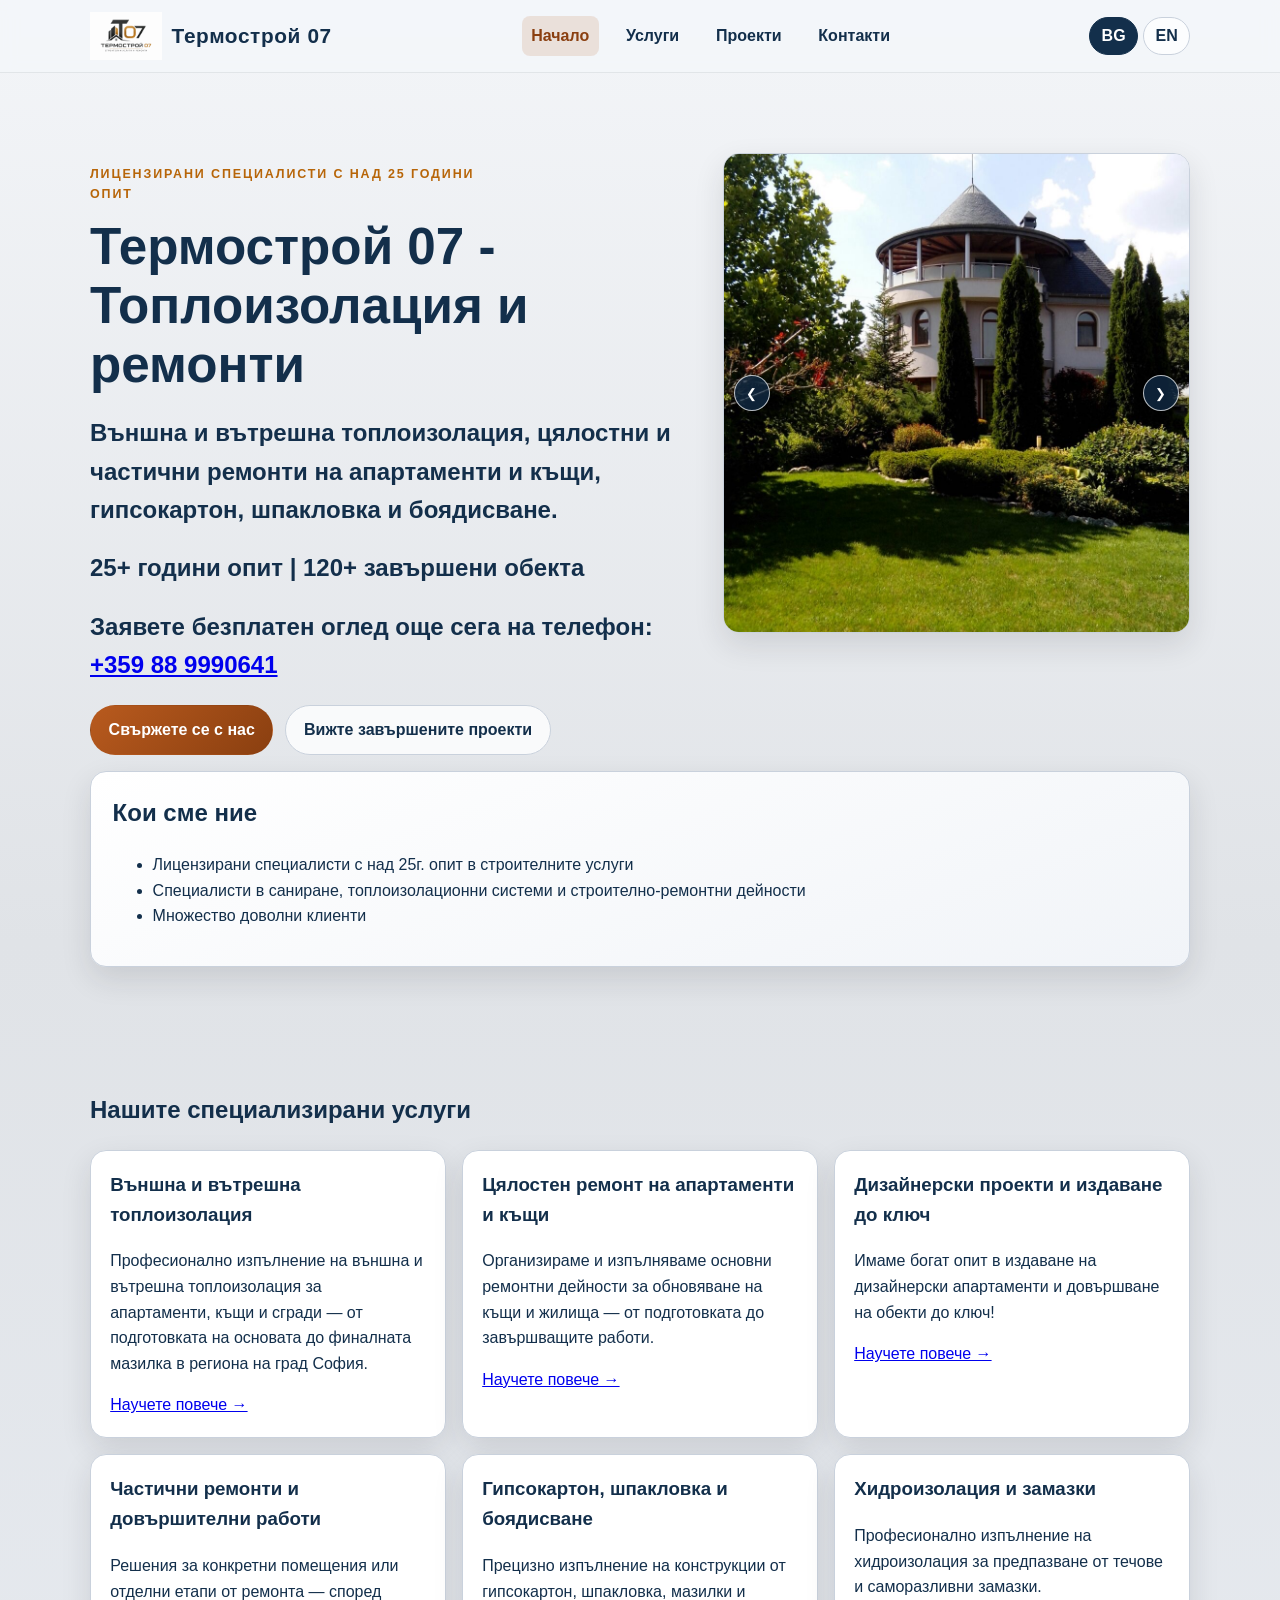
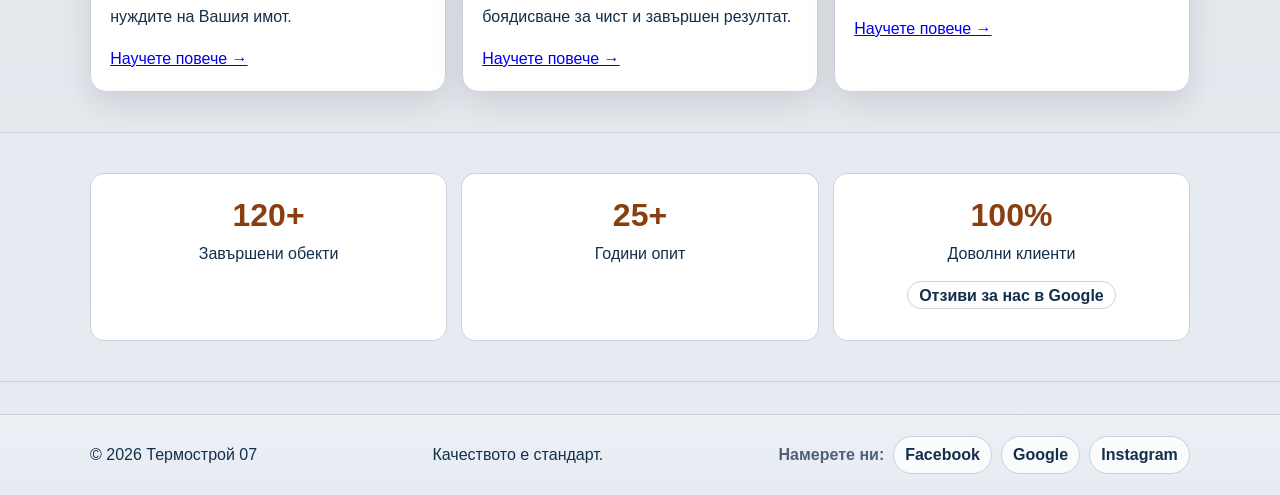
==== commit c24635c2: "new landing page update to index.html update on tel number" ====
--- a/index.html
+++ b/index.html
@@ -8,7 +8,7 @@
   <link rel="canonical" href="https://termostroi07.com/">
   <meta charset="UTF-8" />
   <meta name="viewport" content="width=device-width, initial-scale=1.0" />
-  <title>Термострой 07 | Строителни ремонти и топлоизолация в София!</title>
+  <title>Термострой 07 | Топлоизолация и ремонти в София!</title>
   <meta name="description" content="Строителна фирма Термострой 07, екип от специалисти с над 25 години опит, предлага строителни услуги и ремонти, топлоизолация, хидроизолация за къщи, апартаменти и жилищни кооперации." />
   <meta name="google-site-verification" content="L3XU5Xhfc55a3c4ZHts6XpNE3pUVR9k92SYvxYYYTEU" />
   <link rel="stylesheet" href="assets/css/styles.css" />
@@ -27,7 +27,7 @@
     "https://www.instagram.com/termostroi07?stkn=MXQ4cWg2ODc1N2NqdQ%3D%3D",
     "https://maps.app.goo.gl/rKTnzHV6kv3h5Zx59?g_st=ic"],
     "image": "https://termostroi07.com/assets/images/hero/termostroi07_logo.png",
-    "description": "Строителство и ремонти, топлоизолация на къщи и сгради, довършителни дейности",
+    "description": "Външна топлоизолация от скеле, цялостни и частични ремонти на апартаменти и къщи, гипсокартон, шпакловка и боядисване.",
     "priceRange": "$$",
     "address": {
       "@type": "PostalAddress",
@@ -54,7 +54,7 @@
     <div class="container nav-wrap">
       <div class="brand-group">
         <a class="logo" href="index.html">
-          <img src="assets/images/hero/termostroi07_logo.png" alt="Company Name Logo">
+          <img src="assets/images/hero/termostroi07_logo.png" alt="Термострой 07">
         </a>
         <a class="brand" href="index.html">Термострой 07</a>
       </div>
@@ -81,9 +81,10 @@
       <div class="container hero-grid">
         <div class="hero-text reveal">
           <p class="eyebrow">Лицензирани специалисти с над 25 години опит</p>
-          <h1>Термострой 07 - строителни услуги и ремонти</h1>
-          <h2>Качеството е стандарт!</h2>
-          <h2>Заявете безплатен оглед още сега на телефон: +359 88 9990641</h2>
+          <h1>Термострой 07 - Топлоизолация и ремонти</h1>
+          <h2>Външна и вътрешна топлоизолация, цялостни и частични ремонти на апартаменти и къщи, гипсокартон, шпакловка и боядисване.</h2>
+          <h2>25+ години опит | 120+ завършени обекта</h2>
+          <h2>Заявете безплатен оглед още сега на телефон: <a href="tel:+359889990641"> +359 88 9990641</a></h2>
           <div class="hero-actions">
             <a class="btn btn-primary" href="contact.html">Свържете се с нас</a>
             <a class="btn btn-ghost" href="projects.html">Вижте завършените проекти</a>
@@ -117,19 +118,37 @@
 
     <section class="section">
       <div class="container">
-        <h2>Нашите специалности</h2>
+        <h2>Нашите специализирани услуги</h2>
         <div class="cards three-up">
           <article class="card reveal">
-            <h3>Саниране и топлоизолация</h3>
-            <p>Външна и вътрешна топлоизолация на къщи, апартаменти и жилищни кооперации в региона на град София.</p>
+            <h3>Външна и вътрешна топлоизолация</h3>
+            <p>Професионално изпълнение на външна и вътрешна топлоизолация за апартаменти, къщи и сгради — от подготовката на основата до финалната мазилка в региона на град София.</p>
+            <a href="toploizolatsiya.html">Научете повече →</a>
           </article>
           <article class="card reveal">
-            <h3>Строителни услуги</h3>
-            <p>Довършителни строителни услуги и ремонти за вашето жилище или търговски обект в региона на град София.</p>
+            <h3>Цялостен ремонт на апартаменти и къщи</h3>
+            <p>Организираме и изпълняваме основни ремонтни дейности за обновяване на къщи и жилища — от подготовката до завършващите работи.</p>
+            <a href="services.html">Научете повече →</a>
           </article>
           <article class="card reveal">
             <h3>Дизайнерски проекти и издаване до ключ</h3>
             <p>Имаме богат опит в издаване на дизайнерски апартаменти и довършване на обекти до ключ!</p>
+            <a href="services.html">Научете повече →</a>
+          </article>
+          <article class="card reveal">
+            <h3>Частични ремонти и довършителни работи</h3>
+            <p>Решения за конкретни помещения или отделни етапи от ремонта — според нуждите на Вашия имот.</p>
+            <a href="services.html">Научете повече →</a>
+          </article>
+          <article class="card reveal">
+            <h3>Гипсокартон, шпакловка и боядисване</h3>
+            <p>Прецизно изпълнение на конструкции от гипсокартон, шпакловка, мазилки и боядисване за чист и завършен резултат.</p>
+            <a href="services.html">Научете повече →</a>
+          </article>
+          <article class="card reveal">
+            <h3>Хидроизолация и замазки</h3>
+            <p>Професионално изпълнение на хидроизолация за предпазване от течове и саморазливни замазки.</p>
+            <a href="services.html">Научете повече →</a>
           </article>
         </div>
       </div>
@@ -142,13 +161,13 @@
           <span>Завършени обекти</span>
         </div>
         <div class="stat reveal">
-          <strong>25</strong>
+          <strong>25+</strong>
           <span>Години опит</span>
         </div>
         <div class="stat reveal">
           <strong>100%</strong>
           <span>Доволни клиенти</span>
-          <p><a class="social-link" href="https://maps.app.goo.gl/rKTnzHV6kv3h5Zx59?g_st=ic" target="_blank" rel="noopener noreferrer">Отзиви за нас</a></p>
+          <p><a class="social-link" href="https://maps.app.goo.gl/rKTnzHV6kv3h5Zx59?g_st=ic" target="_blank" rel="noopener noreferrer">Отзиви за нас в Google</a></p>
         </div>
       </div>
     </section>
